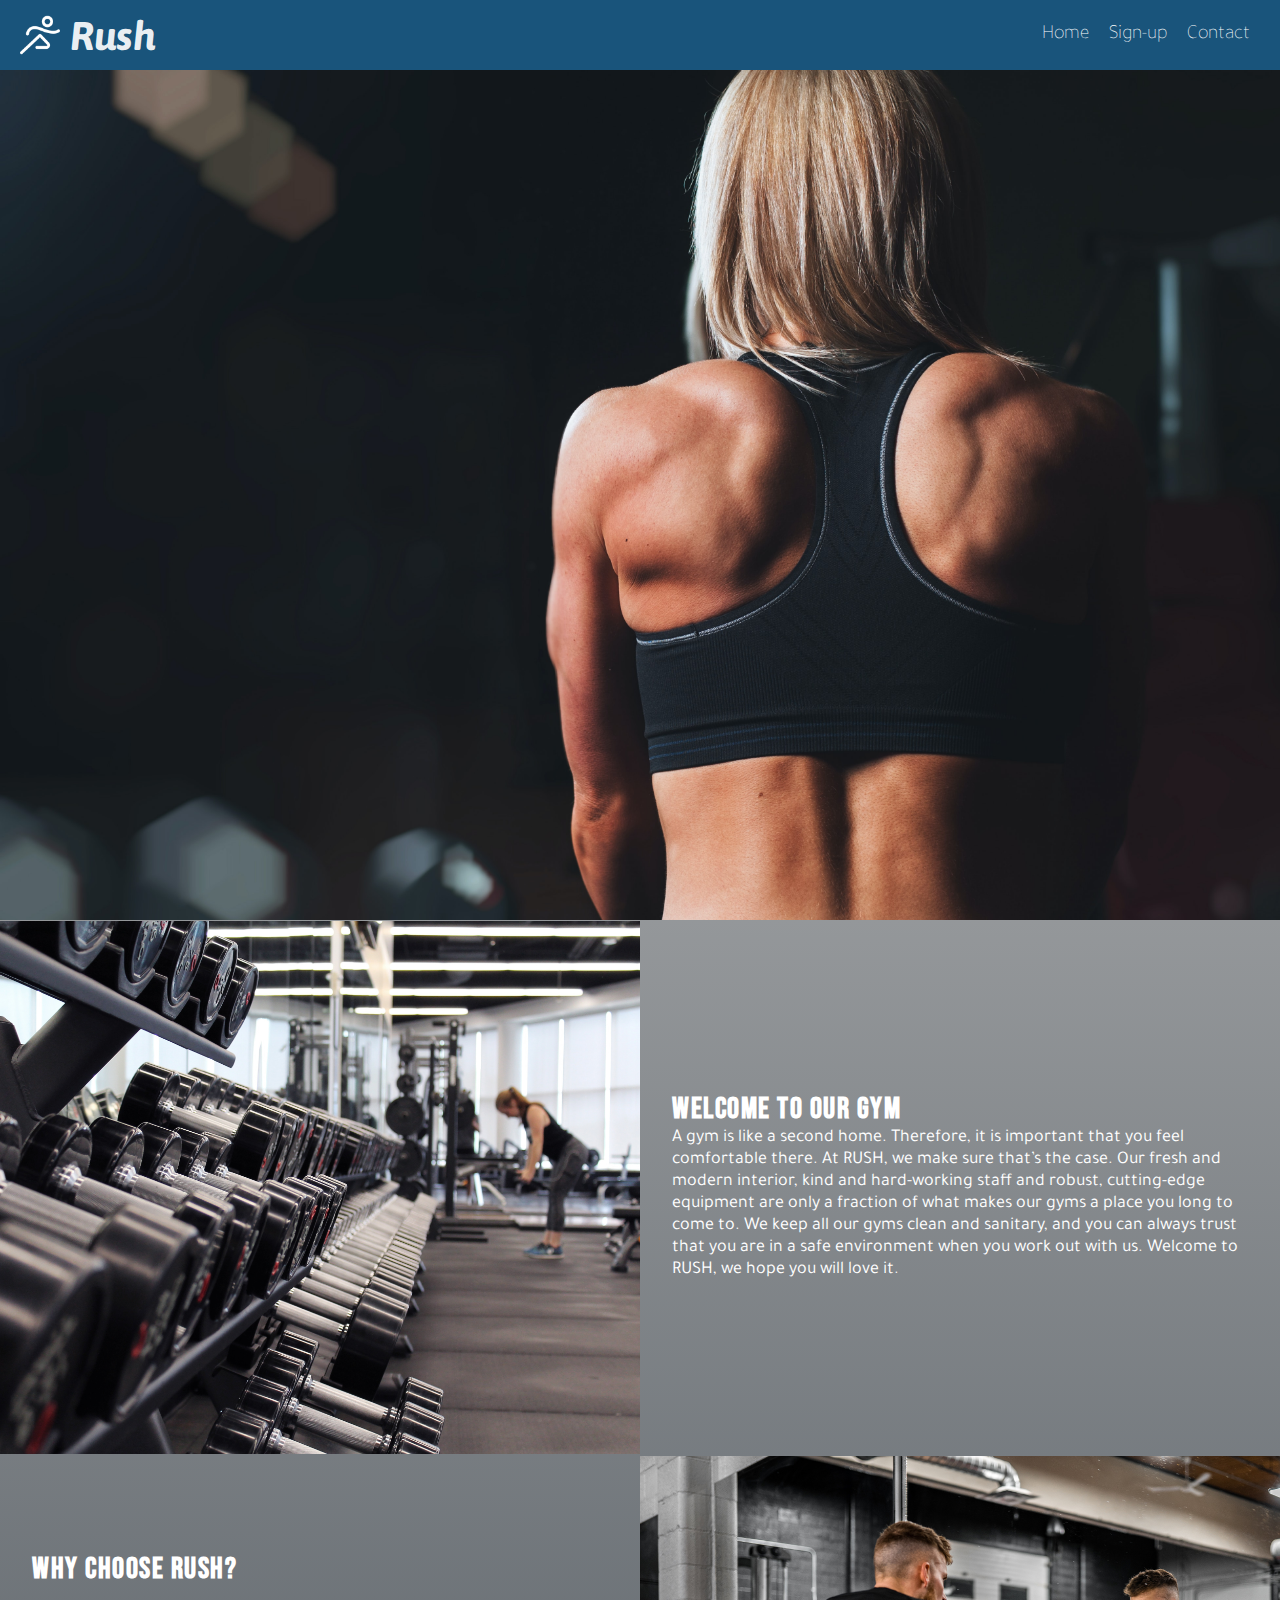
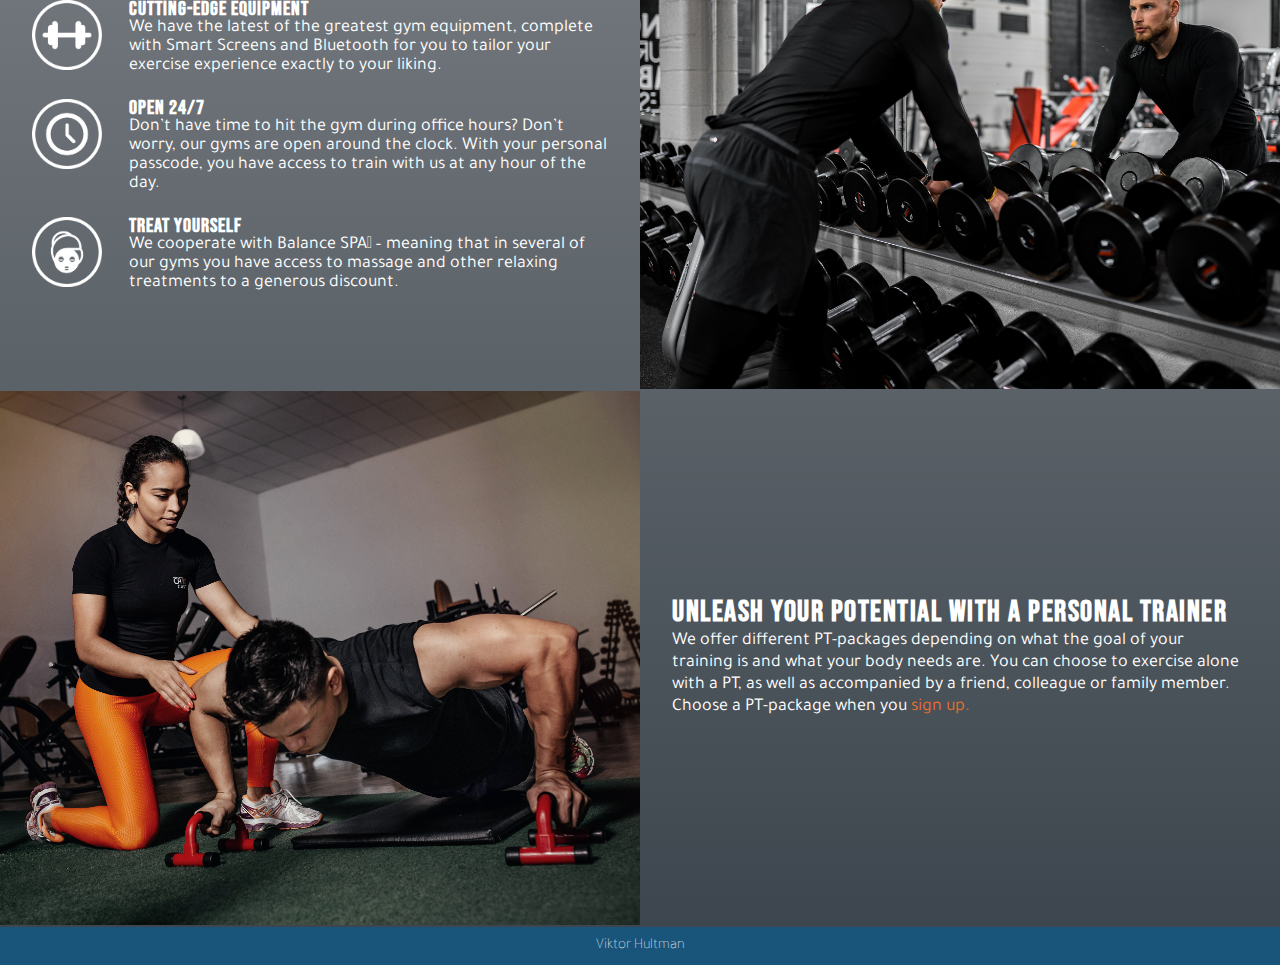
==== index.html @ 892a6b6a "Adding compleated home page with css" ====
<!DOCTYPE html>
<html lang="en">
<head>
    <title>Rush - A modern way of becoming fit</title>

    <meta name="viewport" content="width=device-width, initial-scale=1.0" />
    <meta name="description" content="Rush is a gym with a modern interior and cutting-edge equipment to make sure you get the best enviroment in your new second home"> 
    
    <link href="style.css" rel="stylesheet">
    <link href="https://fonts.googleapis.com/css2?family=Asap&family=Tajawal&family=Bebas+Neue&display=swap" rel="stylesheet">
</head>
<body>

    <nav class="nav-container">
        <ul class="nav-list">
            <header class="logo-container item0">
                <img class="logo" src="img/sport.png">
                <h1 class="company-name">Rush</h1>
            </header>
            <li class="nav-item"><a class="nav-link item1" href="">Home</a></li>
            <li class="nav-item item2"><a class="nav-link" href="sign-up.html">Sign-up</a></li>
            <li class="nav-item item3"><a class="nav-link" href="contact.html">Contact</a></li>
        </ul>
    </nav>
    <main>
        <header class="main-header-container">
            <img class="main-img" src="img/main-img.jpg">
        </header>
        <section class="main-container">
            <section class="section-container">
                <article class="img-container" id="article1">
                    <img class="section-img" src="img/01.jpg">
                </article>
                <article class="article-content" id="article2">
                    <h2 class="article-headline">Welcome to our gym</h2>
                    <p class="article-text">A gym is like a second home. Therefore, it is important that you feel comfortable there. At RUSH, we make sure that’s the case. Our fresh and modern interior, kind and hard-working staff and robust, cutting-edge equipment are only a fraction of what makes our gyms a place you long to come to. We keep all our gyms clean and sanitary, and you can always trust that you are in a safe environment when you work out with us. 
                        Welcome to RUSH, we hope you will love it.</p>
                </article>
                <article class="img-container" id="article3">
                    <img class="section-img" src="img/02.jpg">
                </article>
                <article class="article-content" id="article4">
                    <h2 class="article-headline">Why choose RUSH?</h2>
                        <div class="icon-text-container">
                            <img class="text-icon" src="img/equipment.png">
                            <div class="text">
                                <h3 class="article-sub-headline">Cutting-edge equipment</h3>
                                <p class="article-text">We have the latest of the greatest gym equipment, complete with Smart Screens and Bluetooth for you to tailor your exercise experience exactly to your liking.</p>
                            </div>
                        </div>
                        <div class="icon-text-container">
                            <img class="text-icon" src="img/clock.png">
                            <div class="text">
                                <h3 class="article-sub-headline">Open 24/7</h3>
                                <p class="article-text">Don’t have time to hit the gym during office hours? Don’t worry, our gyms are open around the clock. With your personal passcode, you have access to train with us at any hour of the day.</p>
                            </div>
                        </div>
                        <div class="icon-text-container">
                            <img class="text-icon" src="img/spa.png">
                            <div class="text">
                                <h3 class="article-sub-headline">Treat yourself</h3>
                                <p class="article-text">We cooperate with Balance SPA – meaning that in several of our gyms you have access to massage and other relaxing treatments to a generous discount.</p>
                            </div>
                        </div>
                </article>
                <article class="img-container" id="article5">
                    <img class="section-img" src="img/03.jpg">
                </article>
                <article class="article-content" id="article6">
                    <h2 class="article-headline">Unleash your potential with a personal trainer</h2>
                    <p class="article-text">We offer different PT-packages depending on what the goal of your training is and what your body needs are. You can choose to exercise alone with a PT, as well as accompanied by a friend, colleague or family member. Choose a PT-package when you <a class="text-link" href="sign-up.html">sign up.</a></p>
                </article>
            </section>

            
        </section>
    </main>

    <footer>Viktor Hultman</footer>
</body>
<script src="main.js"></script>
</html>
---- style.css ----
html, body {
    margin: 0px;
    padding: 0px;
    scroll-behavior: smooth;
    font-family: 'Tajawal', sans-serif;
    max-width: 100%;
    overflow-x: hidden;
  }

.nav-container {
    background-color: #19547b;
}

.logo-container {
    display: flex;
    margin-right: auto;
    margin-left: 20px;
    align-items: center;
}

.logo {
    width: 40px;
    height: 40px;
}

.company-name {
    font-size: 40px;
    font-family: 'Asap', sans-serif;
    font-style: italic;
    font-weight: 700;
    color:rgba(255, 255, 255, 0.932);
    /* text-shadow: 5px 10px 10px #383838; */
    margin: 0px;
    padding: 5px 15px 5px 10px;
}

.nav-list {
    margin: 0px 20px 0px 0px;
    padding: 0px;
    list-style-type: none;
    display: flex;
    justify-content: center;
    background-color: #19547b;
    height: 70px;
}

.nav-item {
    background-color: #19547b;
    font-size: 20px;
    font-weight: 200;
    padding: 0px 10px;
    display: flex;
    align-items: center; 
}

.nav-link {
    color: black;
    text-decoration: none;
    color: white;
}

.nav-item:hover {
    background-color: #1f628f;
}

.main-header-container {
    margin-bottom: -7px;
}

main {
    max-width: 100%;
    height: 100%;
    background-image: linear-gradient(#c2c2c2, #3d464e);
    margin: 0px;
}

.main-img {
    max-width: 100%;
    margin: 0px;
}

.main-container {
    display: flex;
    flex-wrap: wrap;
    padding: 0px;
    margin: 0px;
}

.section-container {
    display: flex;
    flex-wrap: wrap;
}

.img-container {
    flex-basis: 460px;
    flex-grow: 1;
    margin: 0px 0px -6px 0px;
}

.section-img {
    width: 100%;
    margin: 0px;
}

.article-content {
    flex-basis: 460px;
    flex-grow: 1;
    padding: 0px 0px 6px 0px;
    margin: 0px;
}

#article2 {
    display: flex;
    flex-direction: column;
    justify-content: center;
}

#article4 {
    display: flex;
    flex-direction: column;
    justify-content: center;
}

#article6 {
    display: flex;
    flex-direction: column;
    justify-content: center;
}

.article-headline {
    font-size: 30px;
    color: white;
    font-family: 'Bebas Neue', cursive;
    letter-spacing: 0.05em;
    margin: 0px;
    padding: 2% 5% 0% 5%;
}

.article-sub-headline {
    font-size: 20px;
    color: white;
    font-family: 'Bebas Neue', cursive;
    letter-spacing: 0.05em;
    margin: 0px;
    padding: 0% 5% 0% 5%;
}

.article-text {
    font-size: 18px;
    color: white;
    margin: 0px;
    padding: 0% 5% 2% 5%;
}

.icon-text-container {
    display: flex;
    padding: 2% 0% 0% 5%;
    line-height: 0.5cm;
}

.text-icon {
    width: 70px;
    height: 70px;
}

.text-link {
    color: #e86f2d;
    text-decoration: none;
}

.text-link:hover {
    color: #ff8c4e;
}

footer {
    color: white;
    background-color: #19547b;
    display: flex;
    justify-content: center;
    padding: 10px;
    font-size: 15px;
    font-weight: 100;
}

/* When the screen changes from "portrait-mode" to "landscape-mode" the order of
the second text and image of the home page changes*/
@media screen and (min-width: 950px) {

    article#article1 {
        order:1;
    }
    article#article2 {
        order:2;
    }
    article#article3 {
        order:4;
    }
    article#article4 {
        order:3;
    }
    article#article5 {
        order:5;
    }
    article#article6 {
        order:6;
    }
}
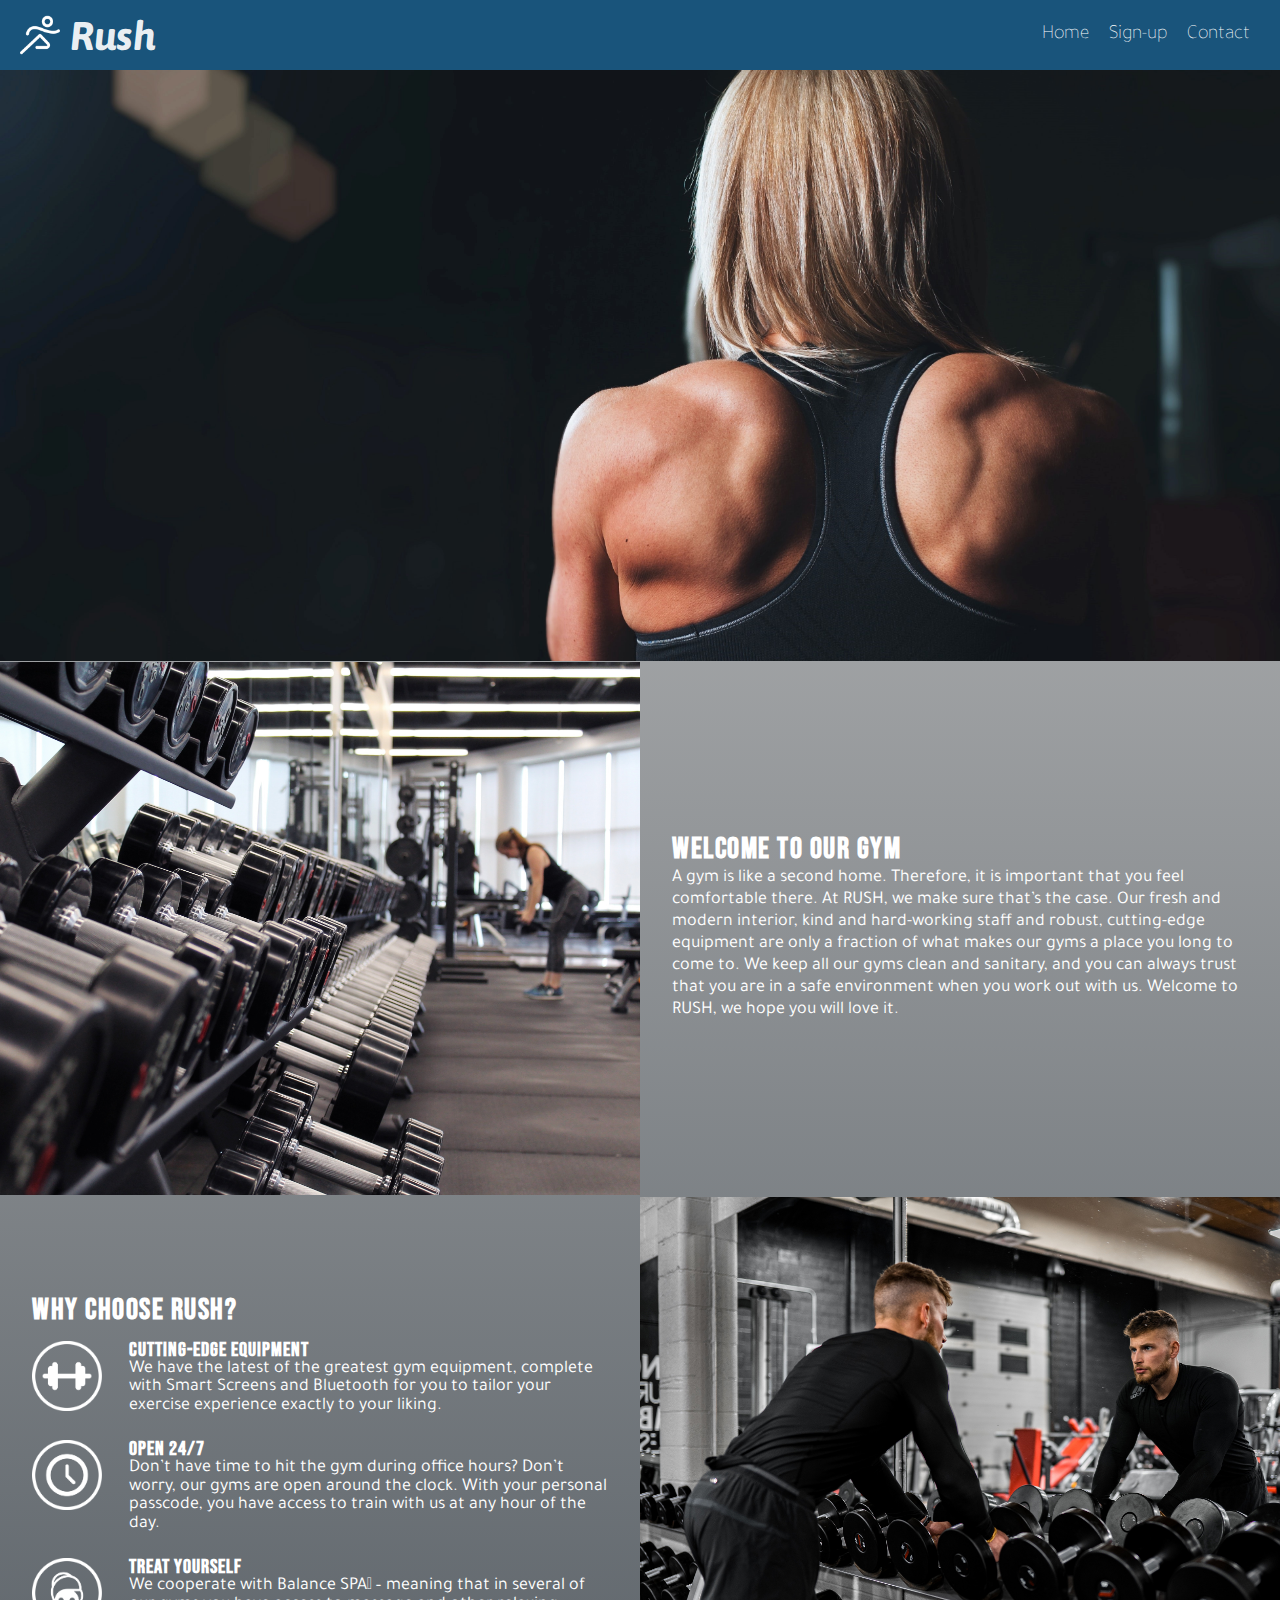
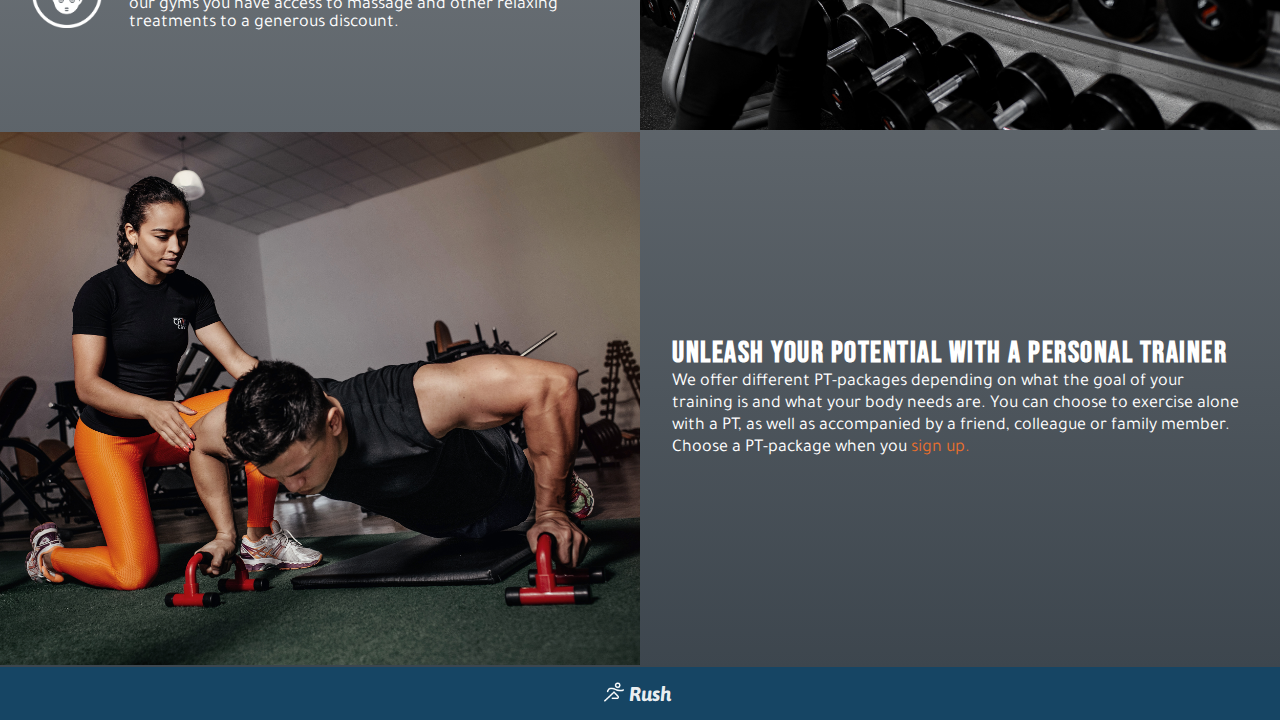
==== commit 1fc4d1d7: "finnished the structure of the form page and fixed css" ====
--- a/index.html
+++ b/index.html
@@ -14,7 +14,7 @@
     <nav class="nav-container">
         <ul class="nav-list">
             <header class="logo-container item0">
-                <img class="logo" src="img/sport.png">
+                <img class="logo" src="img/sport.png" alt="company logo">
                 <h1 class="company-name">Rush</h1>
             </header>
             <li class="nav-item"><a class="nav-link item1" href="">Home</a></li>
@@ -24,12 +24,12 @@
     </nav>
     <main>
         <header class="main-header-container">
-            <img class="main-img" src="img/main-img.jpg">
+            <img class="main-img" src="img/main-img.jpg" alt="">
         </header>
         <section class="main-container">
             <section class="section-container">
                 <article class="img-container" id="article1">
-                    <img class="section-img" src="img/01.jpg">
+                    <img class="section-img" src="img/01.jpg" alt="picture of weights and a woman using equipment">
                 </article>
                 <article class="article-content" id="article2">
                     <h2 class="article-headline">Welcome to our gym</h2>
@@ -37,26 +37,26 @@
                         Welcome to RUSH, we hope you will love it.</p>
                 </article>
                 <article class="img-container" id="article3">
-                    <img class="section-img" src="img/02.jpg">
+                    <img class="section-img" src="img/02.jpg" alt="a guy looking in a mirror while holding weights">
                 </article>
                 <article class="article-content" id="article4">
                     <h2 class="article-headline">Why choose RUSH?</h2>
                         <div class="icon-text-container">
-                            <img class="text-icon" src="img/equipment.png">
+                            <img class="text-icon" src="img/equipment.png" alt="equipment icon">
                             <div class="text">
                                 <h3 class="article-sub-headline">Cutting-edge equipment</h3>
                                 <p class="article-text">We have the latest of the greatest gym equipment, complete with Smart Screens and Bluetooth for you to tailor your exercise experience exactly to your liking.</p>
                             </div>
                         </div>
                         <div class="icon-text-container">
-                            <img class="text-icon" src="img/clock.png">
+                            <img class="text-icon" src="img/clock.png" alt="clock icon">
                             <div class="text">
                                 <h3 class="article-sub-headline">Open 24/7</h3>
                                 <p class="article-text">Don’t have time to hit the gym during office hours? Don’t worry, our gyms are open around the clock. With your personal passcode, you have access to train with us at any hour of the day.</p>
                             </div>
                         </div>
                         <div class="icon-text-container">
-                            <img class="text-icon" src="img/spa.png">
+                            <img class="text-icon" src="img/spa.png" alt="spa icon">
                             <div class="text">
                                 <h3 class="article-sub-headline">Treat yourself</h3>
                                 <p class="article-text">We cooperate with Balance SPA – meaning that in several of our gyms you have access to massage and other relaxing treatments to a generous discount.</p>
@@ -64,19 +64,21 @@
                         </div>
                 </article>
                 <article class="img-container" id="article5">
-                    <img class="section-img" src="img/03.jpg">
+                    <img class="section-img" src="img/03.jpg" alt="a personal trainer observing a client">
                 </article>
                 <article class="article-content" id="article6">
                     <h2 class="article-headline">Unleash your potential with a personal trainer</h2>
                     <p class="article-text">We offer different PT-packages depending on what the goal of your training is and what your body needs are. You can choose to exercise alone with a PT, as well as accompanied by a friend, colleague or family member. Choose a PT-package when you <a class="text-link" href="sign-up.html">sign up.</a></p>
                 </article>
             </section>
-
             
         </section>
     </main>
 
-    <footer>Viktor Hultman</footer>
+    <footer>
+        <img class="logo-footer" src="img/sport.png" alt="company logo">
+        <h1 class="company-name-footer">Rush</h1>
+    </footer>
 </body>
 <script src="main.js"></script>
 </html>--- a/style.css
+++ b/style.css
@@ -74,6 +74,8 @@
     margin: 0px;
 }
 
+/* Start of index.html */
+
 .main-img {
     max-width: 100%;
     margin: 0px;
@@ -172,9 +174,88 @@
     color: #ff8c4e;
 }
 
+/* End of index.html css */
+
+/* Start of sign-up.html */
+
+.main-sign-up-container {
+    display:flex;
+    flex-wrap: wrap;
+    align-items: center;
+}
+
+.img-section-sign-up {
+    display:flex;
+    flex-basis: 475px;
+    flex-grow: 1;
+}
+
+.sign-up-img {
+    max-width: 100%;
+    max-height: 100%;
+}
+
+.form-section {
+    display: flex;
+    justify-content: center;
+    align-items: center;
+    flex-basis: 475px;
+    flex-grow: 1;
+    height: 100%;
+    padding: 15px;
+}
+
+.sign-up-form {
+    display: flex;
+    flex-direction: column;
+    align-items: center;
+    height: 80%;
+    width: 80%;
+    background-color: lightgray;
+    border-radius: 15px;
+    padding-top: 10px;
+    padding-bottom: 10px;
+}
+
+label {
+    margin-top: 8px;
+    font-family: 'Bebas Neue', cursive;
+    letter-spacing: 0.05em;
+    font-size: 15;
+}
+
+input[type=text], select {
+    width: 50%;
+    padding: 5px 10px;
+    border: 1px solid black;
+    border-radius: 5px;
+    
+  }
+
+.button {
+    background-color: #19547b;
+    border: none;
+    color: white;
+    padding: 8px 20px;
+    border-radius: 5px;
+    text-align: center;
+    display: inline-block;
+    font-size: 16px;
+    margin-top: 10px;
+    margin-bottom: 10px;
+    transition-duration: 0.4s;
+    cursor: pointer;
+    border: 2px solid #3d464e;
+  }
+
+.button:hover {
+    background-color: #2786c5;
+    color:black;
+}
+
 footer {
     color: white;
-    background-color: #19547b;
+    background-color: #164564;
     display: flex;
     justify-content: center;
     padding: 10px;
@@ -182,9 +263,26 @@
     font-weight: 100;
 }
 
+.logo-footer {
+    width: 20px;
+    height: 20px;
+    padding-top: 5px;
+}
+
+.company-name-footer {
+    font-size: 20px;
+    font-family: 'Asap', sans-serif;
+    font-style: italic;
+    font-weight: 700;
+    color:rgba(255, 255, 255, 0.932);
+    /* text-shadow: 5px 10px 10px #383838; */
+    margin: 0px;
+    padding: 5px;;
+}
+
 /* When the screen changes from "portrait-mode" to "landscape-mode" the order of
 the second text and image of the home page changes*/
-@media screen and (min-width: 950px) {
+@media screen and (min-width: 935px) {
 
     article#article1 {
         order:1;
@@ -204,4 +302,13 @@
     article#article6 {
         order:6;
     }
+}
+
+@media screen and (max-width: 985px) {
+    article#article7 {
+        order:8;
+    }
+    article#article8 {
+        order:7;
+    }
 }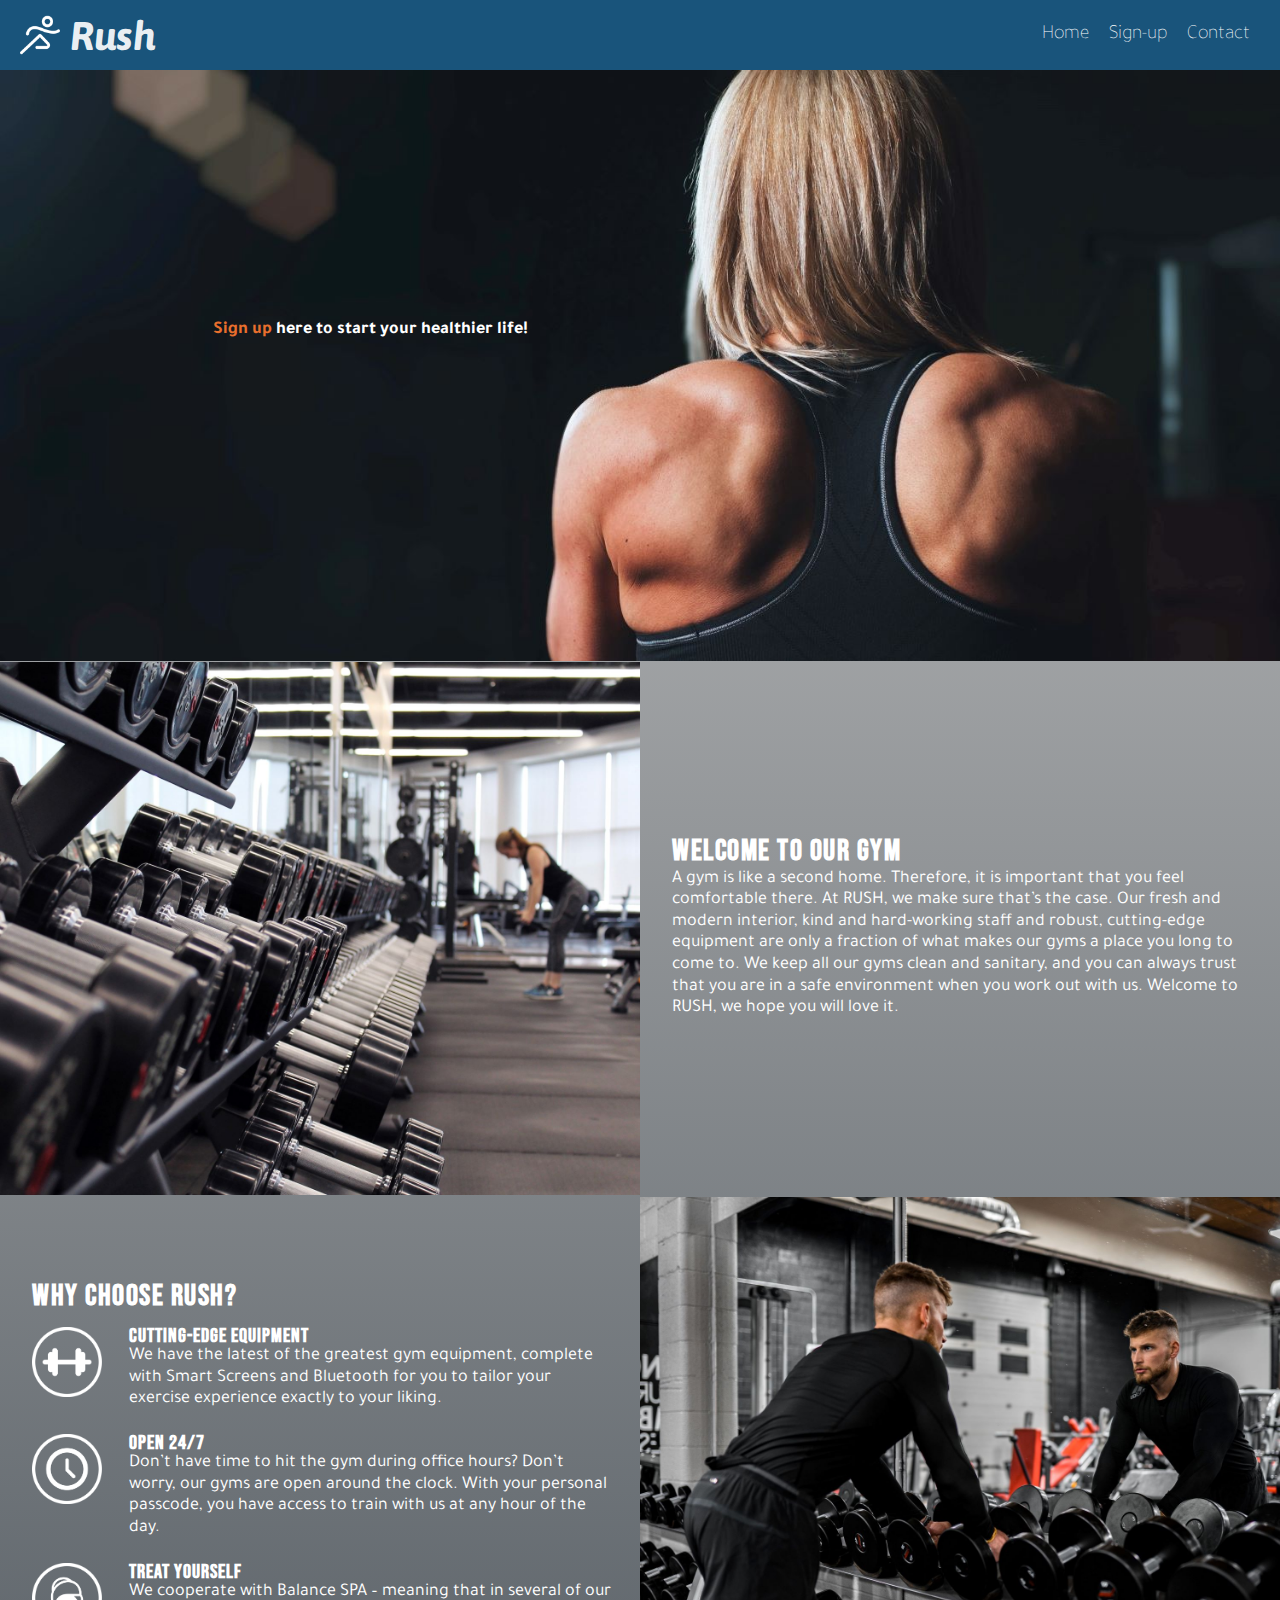
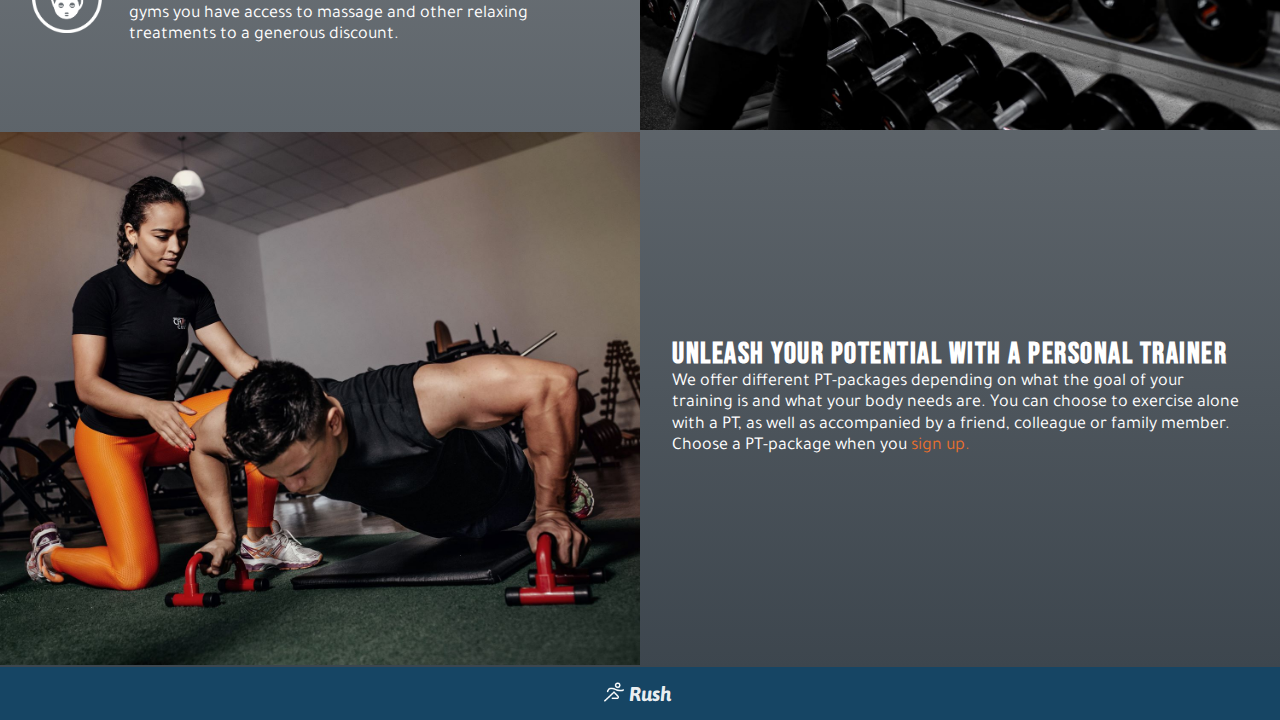
==== commit 8370b06f: "Adjusted img sizes, fixed some performance issues with lighthouse and html/css validator, also added" ====
--- a/index.html
+++ b/index.html
@@ -13,10 +13,10 @@
 
     <nav class="nav-container">
         <ul class="nav-list">
-            <header class="logo-container item0">
+            <li class="logo-container item0">
                 <img class="logo" src="img/sport.png" alt="company logo">
                 <h1 class="company-name">Rush</h1>
-            </header>
+            </li>
             <li class="nav-item"><a class="nav-link item1" href="">Home</a></li>
             <li class="nav-item item2"><a class="nav-link" href="sign-up.html">Sign-up</a></li>
             <li class="nav-item item3"><a class="nav-link" href="contact.html">Contact</a></li>
@@ -24,21 +24,21 @@
     </nav>
     <main>
         <header class="main-header-container">
-            <img class="main-img" src="img/main-img.jpg" alt="">
+            <img class="main-img" src="img/img-main.jpg" alt="">
+            <h2 class="main-img-text"> <a class="text-link" href="sign-up.html">Sign up</a> here to start your healthier life!</h2>
         </header>
         <section class="main-container">
-            <section class="section-container">
-                <article class="img-container" id="article1">
-                    <img class="section-img" src="img/01.jpg" alt="picture of weights and a woman using equipment">
-                </article>
+                <div class="img-container" id="article1">
+                    <img class="section-img" src="img/weights-in-a-row.jpg" alt="picture of weights and a woman using equipment">
+                </div>
                 <article class="article-content" id="article2">
                     <h2 class="article-headline">Welcome to our gym</h2>
                     <p class="article-text">A gym is like a second home. Therefore, it is important that you feel comfortable there. At RUSH, we make sure that’s the case. Our fresh and modern interior, kind and hard-working staff and robust, cutting-edge equipment are only a fraction of what makes our gyms a place you long to come to. We keep all our gyms clean and sanitary, and you can always trust that you are in a safe environment when you work out with us. 
                         Welcome to RUSH, we hope you will love it.</p>
                 </article>
-                <article class="img-container" id="article3">
-                    <img class="section-img" src="img/02.jpg" alt="a guy looking in a mirror while holding weights">
-                </article>
+                <div class="img-container" id="article3">
+                    <img class="section-img" src="img/looking-in-mirror.jpg" alt="a guy looking in a mirror while holding weights">
+                </div>
                 <article class="article-content" id="article4">
                     <h2 class="article-headline">Why choose RUSH?</h2>
                         <div class="icon-text-container">
@@ -59,26 +59,25 @@
                             <img class="text-icon" src="img/spa.png" alt="spa icon">
                             <div class="text">
                                 <h3 class="article-sub-headline">Treat yourself</h3>
-                                <p class="article-text">We cooperate with Balance SPA – meaning that in several of our gyms you have access to massage and other relaxing treatments to a generous discount.</p>
+                                <p class="article-text">We cooperate with Balance SPA – meaning that in several of our gyms you have access to massage and other relaxing treatments to a generous discount.</p>
                             </div>
                         </div>
                 </article>
-                <article class="img-container" id="article5">
-                    <img class="section-img" src="img/03.jpg" alt="a personal trainer observing a client">
-                </article>
+                <div class="img-container" id="article5">
+                    <img class="section-img" src="img/personalTrainer.jpg" alt="a personal trainer observing a client">
+                </div>
                 <article class="article-content" id="article6">
                     <h2 class="article-headline">Unleash your potential with a personal trainer</h2>
                     <p class="article-text">We offer different PT-packages depending on what the goal of your training is and what your body needs are. You can choose to exercise alone with a PT, as well as accompanied by a friend, colleague or family member. Choose a PT-package when you <a class="text-link" href="sign-up.html">sign up.</a></p>
                 </article>
-            </section>
             
         </section>
     </main>
 
     <footer>
         <img class="logo-footer" src="img/sport.png" alt="company logo">
-        <h1 class="company-name-footer">Rush</h1>
+        <h3 class="company-name-footer">Rush</h3>
     </footer>
+<script src="main.js"></script>
 </body>
-<script src="main.js"></script>
 </html>--- a/style.css
+++ b/style.css
@@ -1,3 +1,9 @@
+/* Custom properties */
+:root {
+    --main-blue-color: #19547b;
+}
+
+
 html, body {
     margin: 0px;
     padding: 0px;
@@ -7,10 +13,6 @@
     overflow-x: hidden;
   }
 
-.nav-container {
-    background-color: #19547b;
-}
-
 .logo-container {
     display: flex;
     margin-right: auto;
@@ -29,28 +31,28 @@
     font-style: italic;
     font-weight: 700;
     color:rgba(255, 255, 255, 0.932);
-    /* text-shadow: 5px 10px 10px #383838; */
-    margin: 0px;
-    padding: 5px 15px 5px 10px;
+    margin: 0px;
+    padding: 5px 5px 5px 10px;
 }
 
 .nav-list {
-    margin: 0px 20px 0px 0px;
-    padding: 0px;
+    margin: 0px;
+    padding: 0px 20px 0px 0px;
     list-style-type: none;
     display: flex;
     justify-content: center;
-    background-color: #19547b;
+    background-color: var(--main-blue-color);
     height: 70px;
 }
 
 .nav-item {
-    background-color: #19547b;
+    background-color: var(--main-blue-color);
     font-size: 20px;
     font-weight: 200;
     padding: 0px 10px;
     display: flex;
     align-items: center; 
+    transition-duration: 0.2s;
 }
 
 .nav-link {
@@ -65,12 +67,25 @@
 
 .main-header-container {
     margin-bottom: -7px;
+    position: relative;
+    text-align: center;
+    color: white;
+}
+
+.main-img-text {
+    position: absolute;
+    font-size: 18px;
+    width: 30%;
+    top: 30%;
+    left: 15%;
+    padding-left: 20px;
+    transform: translate(-30%, -15%);
 }
 
 main {
     max-width: 100%;
     height: 100%;
-    background-image: linear-gradient(#c2c2c2, #3d464e);
+    background: linear-gradient(#c2c2c2, #3d464e);
     margin: 0px;
 }
 
@@ -86,11 +101,6 @@
     flex-wrap: wrap;
     padding: 0px;
     margin: 0px;
-}
-
-.section-container {
-    display: flex;
-    flex-wrap: wrap;
 }
 
 .img-container {
@@ -152,6 +162,7 @@
     color: white;
     margin: 0px;
     padding: 0% 5% 2% 5%;
+    line-height: 1.2;
 }
 
 .icon-text-container {
@@ -172,6 +183,32 @@
 
 .text-link:hover {
     color: #ff8c4e;
+}
+
+footer {
+    color: white;
+    background-color: #164564;
+    display: flex;
+    justify-content: center;
+    padding: 10px;
+    font-size: 15px;
+    font-weight: 100;
+}
+
+.logo-footer {
+    width: 20px;
+    height: 20px;
+    padding-top: 5px;
+}
+
+.company-name-footer {
+    font-size: 20px;
+    font-family: 'Asap', sans-serif;
+    font-style: italic;
+    font-weight: 700;
+    color:rgba(255, 255, 255, 0.932);
+    margin: 0px;
+    padding: 5px;;
 }
 
 /* End of index.html css */
@@ -221,7 +258,7 @@
     margin-top: 8px;
     font-family: 'Bebas Neue', cursive;
     letter-spacing: 0.05em;
-    font-size: 15;
+    font-size: 19px;
 }
 
 input[type=text], select {
@@ -229,11 +266,20 @@
     padding: 5px 10px;
     border: 1px solid black;
     border-radius: 5px;
-    
   }
 
+.error {
+    font-family: 'Bebas Neue', cursive;
+    width: 60%;
+    color: white;
+    background-color: red;
+    border-radius: 2px;
+    margin-top: 8px;
+    text-align: center;
+}
+
 .button {
-    background-color: #19547b;
+    background: linear-gradient(var(--main-blue-color), #0c2a3d);
     border: none;
     color: white;
     padding: 8px 20px;
@@ -249,54 +295,40 @@
   }
 
 .button:hover {
-    background-color: #2786c5;
+    background: linear-gradient(#5498c5, #355e79);
     color:black;
 }
 
-footer {
-    color: white;
-    background-color: #164564;
-    display: flex;
-    justify-content: center;
-    padding: 10px;
-    font-size: 15px;
-    font-weight: 100;
-}
-
-.logo-footer {
-    width: 20px;
-    height: 20px;
-    padding-top: 5px;
-}
-
-.company-name-footer {
-    font-size: 20px;
-    font-family: 'Asap', sans-serif;
-    font-style: italic;
-    font-weight: 700;
-    color:rgba(255, 255, 255, 0.932);
-    /* text-shadow: 5px 10px 10px #383838; */
-    margin: 0px;
-    padding: 5px;;
-}
-
-/* When the screen changes from "portrait-mode" to "landscape-mode" the order of
-the second text and image of the home page changes*/
+/* The media queries below where made from examples I found from this stack overflow Q&A. */
+
+/* When the screen changes from "portrait-mode" to "landscape-mode" some of the order of
+the text and images of the website changes*/
+
+ 
 @media screen and (min-width: 935px) {
 
-    article#article1 {
+    .main-img-text {
+        position: absolute;
+        width: 30%;
+        top: 40%;
+        left: 25%;
+        padding-left: 20px;
+        transform: translate(-40%, -25%);
+    }
+
+    div#article1 {
         order:1;
     }
     article#article2 {
         order:2;
     }
-    article#article3 {
+    div#article3 {
         order:4;
     }
     article#article4 {
         order:3;
     }
-    article#article5 {
+    div#article5 {
         order:5;
     }
     article#article6 {
@@ -305,10 +337,10 @@
 }
 
 @media screen and (max-width: 985px) {
-    article#article7 {
+    div#article7 {
         order:8;
     }
-    article#article8 {
+    div#article8 {
         order:7;
     }
 }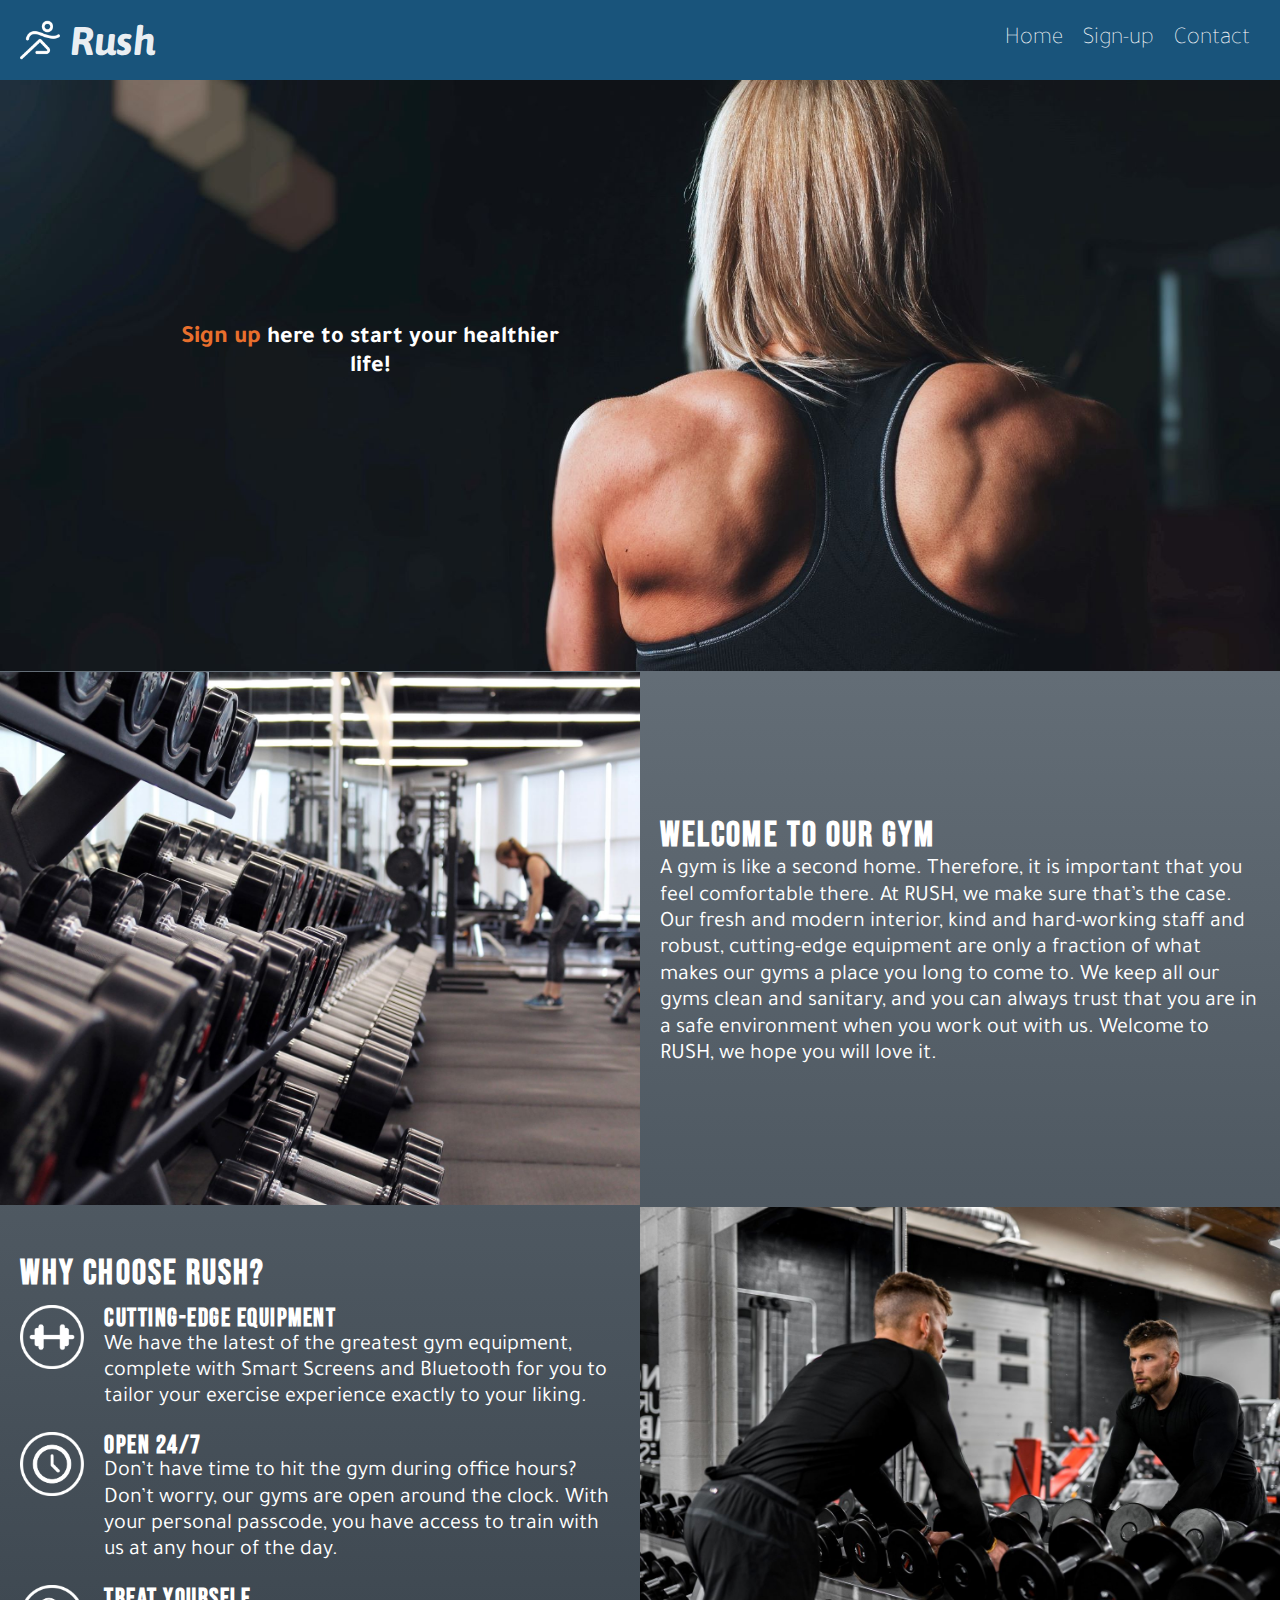
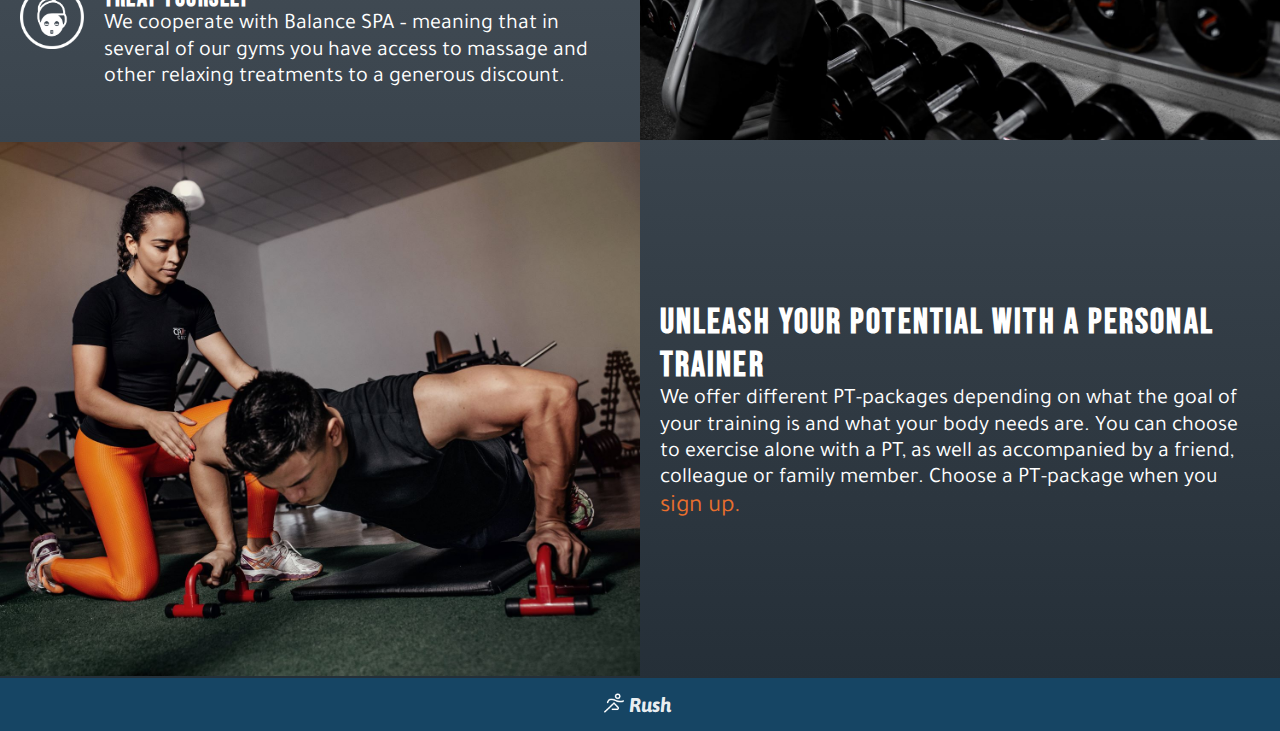
==== commit 85b5ae28: "Fixed zoom issue (was working on 125% zoom instead of defult), created contact page and added info" ====
--- a/index.html
+++ b/index.html
@@ -17,14 +17,14 @@
                 <img class="logo" src="img/sport.png" alt="company logo">
                 <h1 class="company-name">Rush</h1>
             </li>
-            <li class="nav-item"><a class="nav-link item1" href="">Home</a></li>
+            <li class="nav-item item1"><a class="nav-link" href="">Home</a></li>
             <li class="nav-item item2"><a class="nav-link" href="sign-up.html">Sign-up</a></li>
             <li class="nav-item item3"><a class="nav-link" href="contact.html">Contact</a></li>
         </ul>
     </nav>
     <main>
         <header class="main-header-container">
-            <img class="main-img" src="img/img-main.jpg" alt="">
+            <img class="main-img" src="img/new-main-img.jpg" alt="">
             <h2 class="main-img-text"> <a class="text-link" href="sign-up.html">Sign up</a> here to start your healthier life!</h2>
         </header>
         <section class="main-container">
@@ -43,23 +43,23 @@
                     <h2 class="article-headline">Why choose RUSH?</h2>
                         <div class="icon-text-container">
                             <img class="text-icon" src="img/equipment.png" alt="equipment icon">
-                            <div class="text">
+                            <div>
                                 <h3 class="article-sub-headline">Cutting-edge equipment</h3>
-                                <p class="article-text">We have the latest of the greatest gym equipment, complete with Smart Screens and Bluetooth for you to tailor your exercise experience exactly to your liking.</p>
+                                <p class="article-text-list">We have the latest of the greatest gym equipment, complete with Smart Screens and Bluetooth for you to tailor your exercise experience exactly to your liking.</p>
                             </div>
                         </div>
                         <div class="icon-text-container">
                             <img class="text-icon" src="img/clock.png" alt="clock icon">
-                            <div class="text">
+                            <div>
                                 <h3 class="article-sub-headline">Open 24/7</h3>
-                                <p class="article-text">Don’t have time to hit the gym during office hours? Don’t worry, our gyms are open around the clock. With your personal passcode, you have access to train with us at any hour of the day.</p>
+                                <p class="article-text-list">Don’t have time to hit the gym during office hours? Don’t worry, our gyms are open around the clock. With your personal passcode, you have access to train with us at any hour of the day.</p>
                             </div>
                         </div>
                         <div class="icon-text-container">
                             <img class="text-icon" src="img/spa.png" alt="spa icon">
-                            <div class="text">
+                            <div>
                                 <h3 class="article-sub-headline">Treat yourself</h3>
-                                <p class="article-text">We cooperate with Balance SPA – meaning that in several of our gyms you have access to massage and other relaxing treatments to a generous discount.</p>
+                                <p class="article-text-list">We cooperate with Balance SPA – meaning that in several of our gyms you have access to massage and other relaxing treatments to a generous discount.</p>
                             </div>
                         </div>
                 </article>
@@ -80,4 +80,5 @@
     </footer>
 <script src="main.js"></script>
 </body>
+
 </html>--- a/style.css
+++ b/style.css
@@ -35,6 +35,13 @@
     padding: 5px 5px 5px 10px;
 }
 
+.nav-container {
+    width: 100%;
+    position: fixed;
+    top: 0;
+    z-index: 3;
+}
+
 .nav-list {
     margin: 0px;
     padding: 0px 20px 0px 0px;
@@ -42,17 +49,16 @@
     display: flex;
     justify-content: center;
     background-color: var(--main-blue-color);
-    height: 70px;
+    height: 80px;
 }
 
 .nav-item {
     background-color: var(--main-blue-color);
-    font-size: 20px;
+    font-size: 24px;
     font-weight: 200;
     padding: 0px 10px;
     display: flex;
     align-items: center; 
-    transition-duration: 0.2s;
 }
 
 .nav-link {
@@ -66,15 +72,32 @@
 }
 
 .main-header-container {
-    margin-bottom: -7px;
     position: relative;
     text-align: center;
     color: white;
+    z-index: 1;
+    width: 100%;
+    margin: 0px 0px -7px 0px;
+}
+
+main {
+    max-width: 100%;
+    height: 100%;
+    background: linear-gradient(#7a848d, #252f38);
+    margin: 80px 0px 0px 0px;
+}
+
+/* Start of index.html */
+
+.main-img {
+    max-width: 100%;
+    margin: 0px;
 }
 
 .main-img-text {
     position: absolute;
-    font-size: 18px;
+    z-index: 2;
+    font-size: 24px;
     width: 30%;
     top: 30%;
     left: 15%;
@@ -82,20 +105,6 @@
     transform: translate(-30%, -15%);
 }
 
-main {
-    max-width: 100%;
-    height: 100%;
-    background: linear-gradient(#c2c2c2, #3d464e);
-    margin: 0px;
-}
-
-/* Start of index.html */
-
-.main-img {
-    max-width: 100%;
-    margin: 0px;
-}
-
 .main-container {
     display: flex;
     flex-wrap: wrap;
@@ -104,7 +113,7 @@
 }
 
 .img-container {
-    flex-basis: 460px;
+    flex-basis: 600px;
     flex-grow: 1;
     margin: 0px 0px -6px 0px;
 }
@@ -115,7 +124,7 @@
 }
 
 .article-content {
-    flex-basis: 460px;
+    flex-basis: 600px;
     flex-grow: 1;
     padding: 0px 0px 6px 0px;
     margin: 0px;
@@ -139,44 +148,64 @@
     justify-content: center;
 }
 
+.headline {
+    text-align: center;
+    font-size: 35px;
+    color: white;
+    font-family: 'Bebas Neue', cursive;
+    letter-spacing: 0.06em;
+    margin: 0px;
+    padding: 30px 10px;
+}
+
 .article-headline {
-    font-size: 30px;
+    font-size: 35px;
     color: white;
     font-family: 'Bebas Neue', cursive;
-    letter-spacing: 0.05em;
-    margin: 0px;
-    padding: 2% 5% 0% 5%;
+    letter-spacing: 0.06em;
+    margin: 0px;
+    padding: 10px 20px 0px 20px;
 }
 
 .article-sub-headline {
-    font-size: 20px;
+    font-size: 25px;
     color: white;
     font-family: 'Bebas Neue', cursive;
-    letter-spacing: 0.05em;
-    margin: 0px;
-    padding: 0% 5% 0% 5%;
+    letter-spacing: 0.06em;
+    line-height: 110%;
+    margin: 0px;
+    padding: 0px 0px 0px 20px;
+}
+
+.article-text-list {
+    font-size: 22px;
+    color: white;
+    margin: 0px;
+    padding: 0px 0px 0px 20px;
+    line-height: 1.2;
 }
 
 .article-text {
-    font-size: 18px;
-    color: white;
-    margin: 0px;
-    padding: 0% 5% 2% 5%;
+    font-size: 22px;
+    color: white;
+    margin: 0px;
+    padding: 0px 20px 0px 20px;
     line-height: 1.2;
 }
 
 .icon-text-container {
     display: flex;
-    padding: 2% 0% 0% 5%;
+    padding: 10px 20px 10px 20px;
     line-height: 0.5cm;
 }
 
 .text-icon {
-    width: 70px;
-    height: 70px;
+    width: 64px;
+    height: 64px;
 }
 
 .text-link {
+    font-size: 25px;
     color: #e86f2d;
     text-decoration: none;
 }
@@ -223,7 +252,7 @@
 
 .img-section-sign-up {
     display:flex;
-    flex-basis: 475px;
+    flex-basis: 600px;
     flex-grow: 1;
 }
 
@@ -236,10 +265,10 @@
     display: flex;
     justify-content: center;
     align-items: center;
-    flex-basis: 475px;
+    flex-basis: 600px;
     flex-grow: 1;
     height: 100%;
-    padding: 15px;
+    padding: 15px 40px;
 }
 
 .sign-up-form {
@@ -258,24 +287,29 @@
     margin-top: 8px;
     font-family: 'Bebas Neue', cursive;
     letter-spacing: 0.05em;
-    font-size: 19px;
-}
-
-input[type=text], select {
+    font-size: 22px;
+}
+
+input ,select{
     width: 50%;
-    padding: 5px 10px;
+    padding: 10px 10px;
     border: 1px solid black;
     border-radius: 5px;
   }
 
+input, select:invalid {
+    background-color: lightpink;
+}
+
 .error {
     font-family: 'Bebas Neue', cursive;
-    width: 60%;
     color: white;
     background-color: red;
-    border-radius: 2px;
+    border-radius: 3px;
     margin-top: 8px;
+    padding: 0px 10px;
     text-align: center;
+    font-size: 20px;
 }
 
 .button {
@@ -283,15 +317,16 @@
     border: none;
     color: white;
     padding: 8px 20px;
-    border-radius: 5px;
+    border-radius: 10px;
     text-align: center;
-    display: inline-block;
     font-size: 16px;
     margin-top: 10px;
     margin-bottom: 10px;
     transition-duration: 0.4s;
     cursor: pointer;
-    border: 2px solid #3d464e;
+    border: 2px solid #000000;
+    height: 50px;
+    width: 130px;
   }
 
 .button:hover {
@@ -299,13 +334,80 @@
     color:black;
 }
 
-/* The media queries below where made from examples I found from this stack overflow Q&A. */
+/* End of sign-up.html */
+
+/* Start of registered.html */
+
+#thank-you-main {
+    height: 79.8vh;
+    background: linear-gradient(#c2c2c2, #3d464e);
+    width: 100%;
+    display: flex;
+    justify-content: center;
+    align-items: center;
+}
+
+#thank-you-message {
+    text-align: center;
+    width: 50%;
+    height: 300px;
+    background-color: lightgray;
+    border-radius: 15px;
+}
+
+#message-text {
+    margin: 0px;
+    position: absolute;
+    font-size: 24px;
+    width: 40%;
+    top: 50%;
+    left: 50%;
+    transform: translate(-50%, -50%);
+}
+
+/* End of registered.html */
+
+/* Start of contact.html */
+
+.text {
+    display: flex;
+    align-items: center;
+}
+
+#contact-article{
+    flex-basis: 400px;
+    flex-grow: 1;
+    padding: 20px 0px 6px 0px;
+    margin: 0px;
+}
+
+#contact-img-container {
+    display: flex;
+    flex-direction: column;
+    align-items: center;
+    flex-basis: 400px;
+    flex-grow: 1;
+    padding: 5px 5px 0px 5px;
+    margin: 20px;
+    background-color: lightgray;
+    border-radius: 10%;
+}
+
+#contact-img {
+    width: 100%;
+    border-radius: 10%;
+}
+
+/* Start of contact.html */
+
+
+/* The media queries below where made using examples I found from this stack overflow Q&A: https://stackoverflow.com/questions/55556829/how-to-reorder-the-flex-items-when-resizing-the-screen */
 
 /* When the screen changes from "portrait-mode" to "landscape-mode" some of the order of
 the text and images of the website changes*/
 
  
-@media screen and (min-width: 935px) {
+@media screen and (min-width: 1200px) {
 
     .main-img-text {
         position: absolute;
@@ -336,11 +438,82 @@
     }
 }
 
-@media screen and (max-width: 985px) {
+@media screen and (max-width: 1280px) {
     div#article7 {
         order:8;
     }
     div#article8 {
         order:7;
     }
+}
+
+@media screen and (max-width: 430px) {
+    .logo-container {
+        display: flex;
+        margin-right: auto;
+        margin-left: 10px;
+        align-items: center;
+    }
+    
+    .logo {
+        width: 30px;
+        height: 30px;
+    }
+    
+    .company-name {
+        font-size: 30px;
+        font-family: 'Asap', sans-serif;
+        font-style: italic;
+        font-weight: 700;
+        color:rgba(255, 255, 255, 0.932);
+        margin: 0px;
+        padding: 5px 5px 5px 10px;
+    }
+    
+    .nav-list {
+        margin: 0px;
+        padding: 0px 10px 0px 0px;
+        list-style-type: none;
+        display: flex;
+        flex-wrap: wrap;
+        justify-content: flex-start;
+        background-color: var(--main-blue-color);
+        height: 80px;
+    }
+    
+    .nav-item {
+        background-color: var(--main-blue-color);
+        font-size: 20px;
+        font-weight: 200;
+        padding: 0px 10px;
+        display: flex;
+        align-items: center; 
+    }
+
+    .main-img-text {
+        position: absolute;
+        z-index: 2;
+        font-size: 18px;
+        width: 30%;
+        top: 15%;
+        left: 5%;
+        transform: translate(-15%, -5%);
+    }
+
+    input ,select{
+        width: 70%;
+        padding: 10px 10px;
+        border: 1px solid black;
+        border-radius: 5px;
+      }
+}
+
+@media screen and (max-width: 335px) {
+    .main-img-text {
+        display: none;
+    }
+
+    .main-img {
+        display: none;
+    }
 }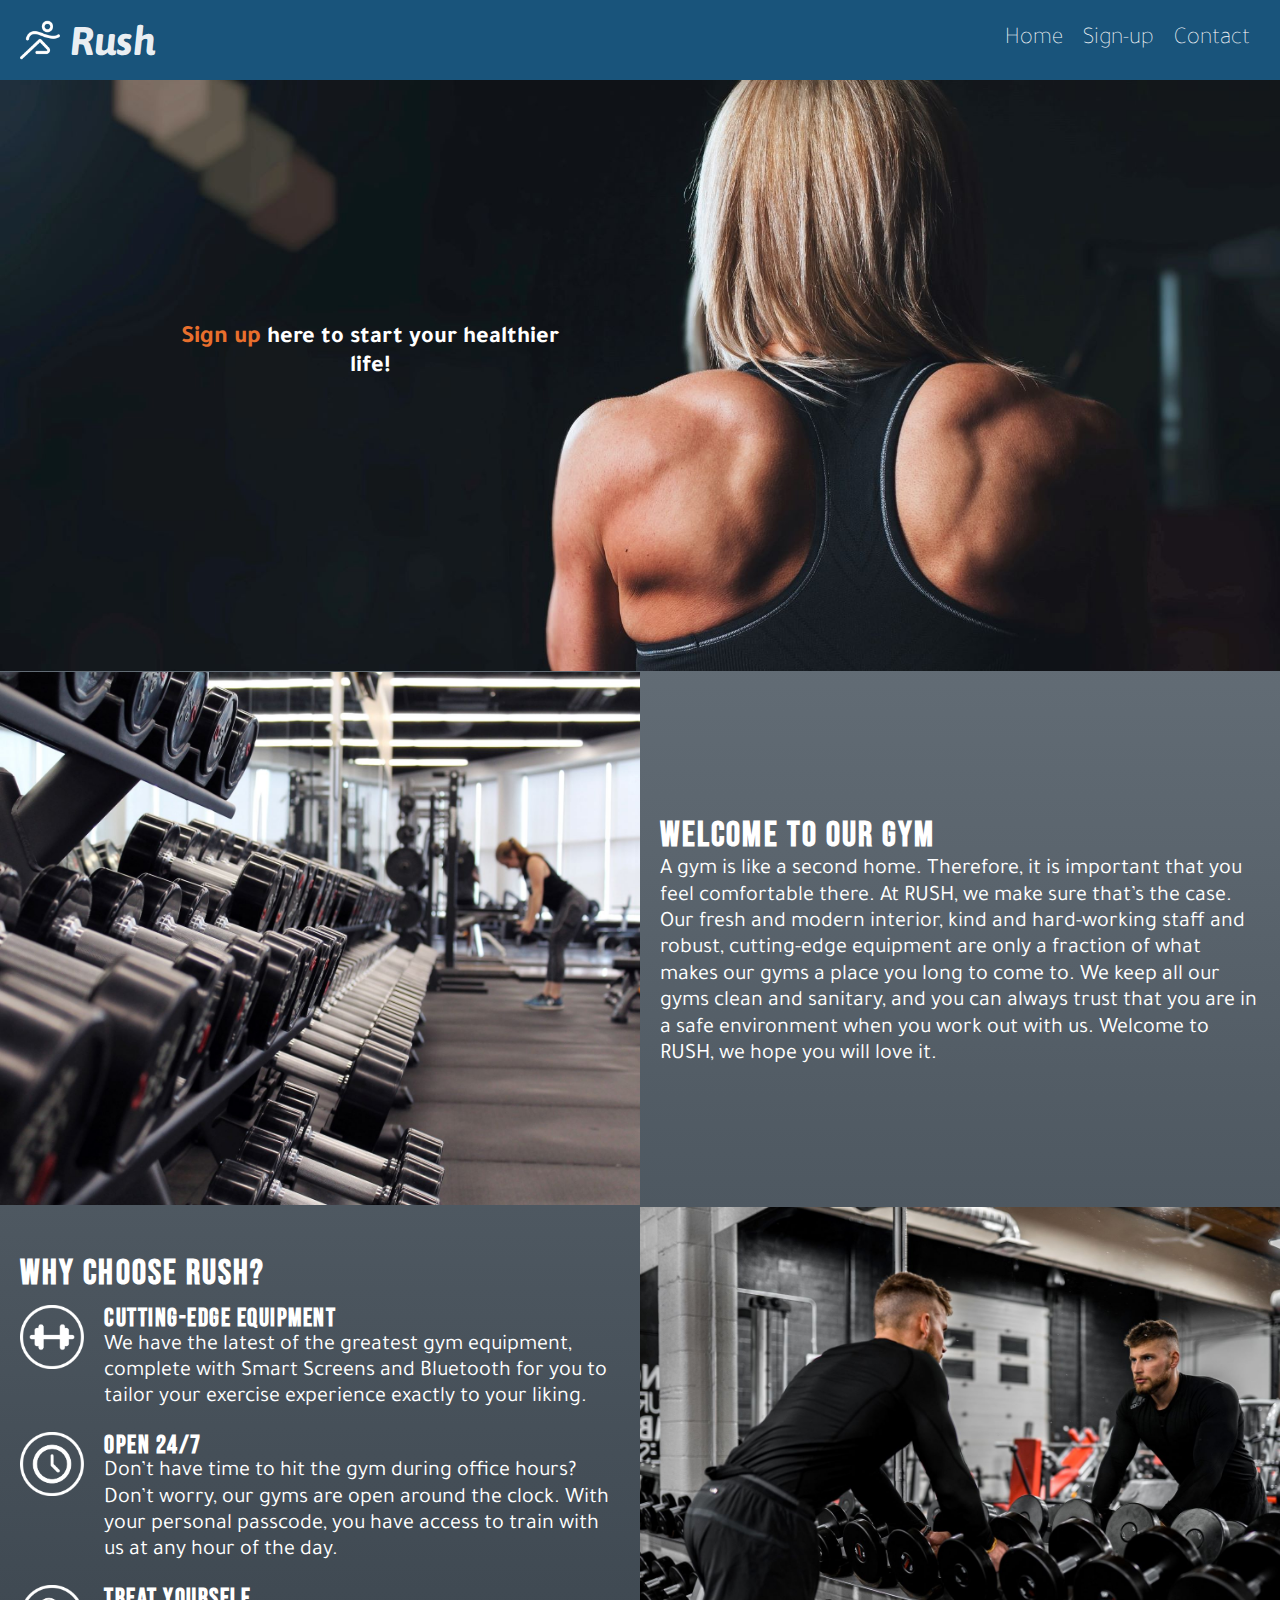
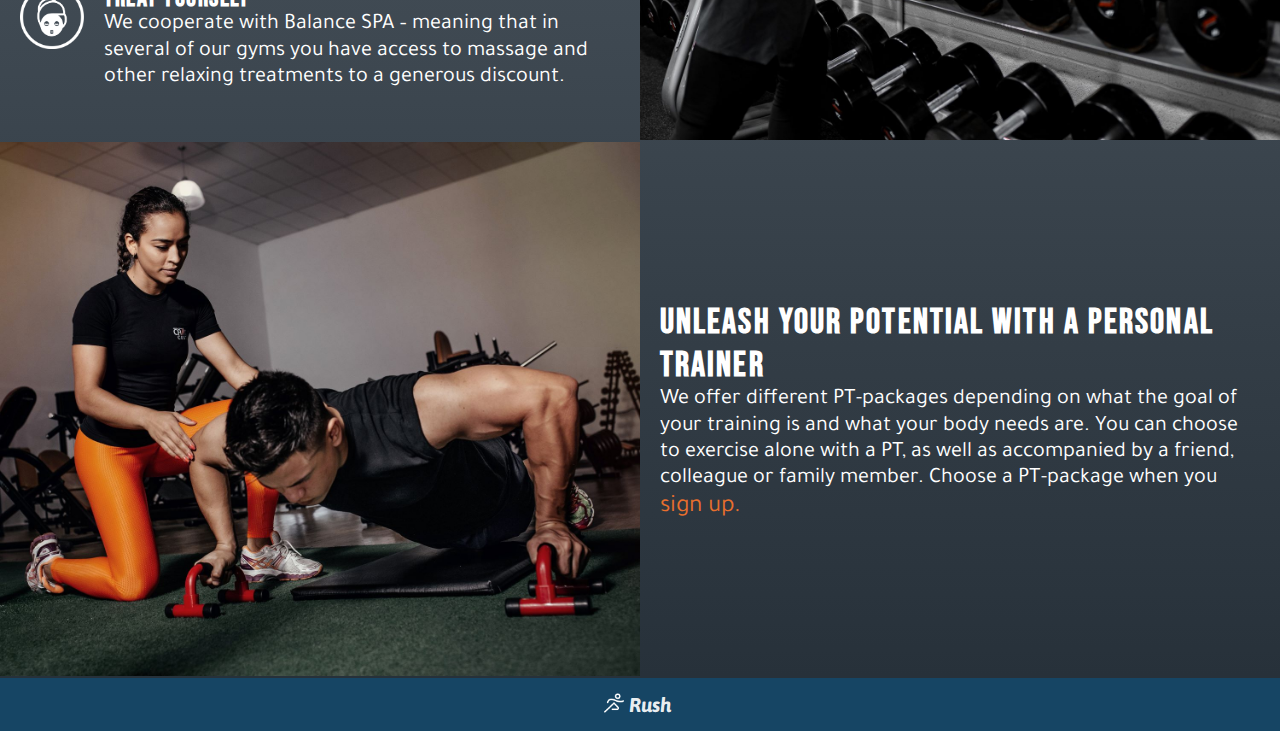
==== commit aa67d657: "Fixed warning when validating code" ====
--- a/index.html
+++ b/index.html
@@ -1,16 +1,19 @@
 <!DOCTYPE html>
 <html lang="en">
+
 <head>
-    <title>Rush - A modern way of becoming fit</title>
+    <title>Rush - Become fit in a modern gym</title>
 
     <meta name="viewport" content="width=device-width, initial-scale=1.0" />
-    <meta name="description" content="Rush is a gym with a modern interior and cutting-edge equipment to make sure you get the best enviroment in your new second home"> 
-    
+    <meta name="description"
+        content="Rush is a gym with a modern interior and cutting-edge equipment to make sure you get the best enviroment in your new second home">
+
     <link href="style.css" rel="stylesheet">
-    <link href="https://fonts.googleapis.com/css2?family=Asap&family=Tajawal&family=Bebas+Neue&display=swap" rel="stylesheet">
+    <link href="https://fonts.googleapis.com/css2?family=Asap&family=Tajawal&family=Bebas+Neue&display=swap"
+        rel="stylesheet">
 </head>
+
 <body>
-
     <nav class="nav-container">
         <ul class="nav-list">
             <li class="logo-container item0">
@@ -22,63 +25,76 @@
             <li class="nav-item item3"><a class="nav-link" href="contact.html">Contact</a></li>
         </ul>
     </nav>
-    <main>
+    <main class="main-container">
         <header class="main-header-container">
             <img class="main-img" src="img/new-main-img.jpg" alt="">
-            <h2 class="main-img-text"> <a class="text-link" href="sign-up.html">Sign up</a> here to start your healthier life!</h2>
+            <h2 class="main-img-text"> <a class="text-link" href="sign-up.html">Sign up</a> here to start your healthier
+                life!</h2>
         </header>
-        <section class="main-container">
-                <div class="img-container" id="article1">
-                    <img class="section-img" src="img/weights-in-a-row.jpg" alt="picture of weights and a woman using equipment">
+
+        <div class="img-container" id="article1">
+            <img class="section-img" src="img/weights-in-a-row.jpg"
+                alt="picture of weights and a woman using equipment">
+        </div>
+        <article class="article-content" id="article2">
+            <h2 class="article-headline">Welcome to our gym</h2>
+            <p class="article-text">A gym is like a second home. Therefore, it is important that you feel comfortable
+                there. At RUSH, we make sure that’s the case. Our fresh and modern interior, kind and hard-working staff
+                and robust, cutting-edge equipment are only a fraction of what makes our gyms a place you long to come
+                to. We keep all our gyms clean and sanitary, and you can always trust that you are in a safe environment
+                when you work out with us.
+                Welcome to RUSH, we hope you will love it.</p>
+        </article>
+        <div class="img-container" id="article3">
+            <img class="section-img" src="img/looking-in-mirror.jpg"
+                alt="a guy looking in a mirror while holding weights">
+        </div>
+        <article class="article-content" id="article4">
+            <h2 class="article-headline">Why choose RUSH?</h2>
+            <div class="icon-text-container">
+                <img class="text-icon" src="img/equipment.png" alt="equipment icon">
+                <div>
+                    <h3 class="article-sub-headline">Cutting-edge equipment</h3>
+                    <p class="article-text-list">We have the latest of the greatest gym equipment, complete with Smart
+                        Screens and Bluetooth for you to tailor your exercise experience exactly to your liking.</p>
                 </div>
-                <article class="article-content" id="article2">
-                    <h2 class="article-headline">Welcome to our gym</h2>
-                    <p class="article-text">A gym is like a second home. Therefore, it is important that you feel comfortable there. At RUSH, we make sure that’s the case. Our fresh and modern interior, kind and hard-working staff and robust, cutting-edge equipment are only a fraction of what makes our gyms a place you long to come to. We keep all our gyms clean and sanitary, and you can always trust that you are in a safe environment when you work out with us. 
-                        Welcome to RUSH, we hope you will love it.</p>
-                </article>
-                <div class="img-container" id="article3">
-                    <img class="section-img" src="img/looking-in-mirror.jpg" alt="a guy looking in a mirror while holding weights">
+            </div>
+            <div class="icon-text-container">
+                <img class="text-icon" src="img/clock.png" alt="clock icon">
+                <div>
+                    <h3 class="article-sub-headline">Open 24/7</h3>
+                    <p class="article-text-list">Don’t have time to hit the gym during office hours? Don’t worry, our
+                        gyms are open around the clock. With your personal passcode, you have access to train with us at
+                        any hour of the day.</p>
                 </div>
-                <article class="article-content" id="article4">
-                    <h2 class="article-headline">Why choose RUSH?</h2>
-                        <div class="icon-text-container">
-                            <img class="text-icon" src="img/equipment.png" alt="equipment icon">
-                            <div>
-                                <h3 class="article-sub-headline">Cutting-edge equipment</h3>
-                                <p class="article-text-list">We have the latest of the greatest gym equipment, complete with Smart Screens and Bluetooth for you to tailor your exercise experience exactly to your liking.</p>
-                            </div>
-                        </div>
-                        <div class="icon-text-container">
-                            <img class="text-icon" src="img/clock.png" alt="clock icon">
-                            <div>
-                                <h3 class="article-sub-headline">Open 24/7</h3>
-                                <p class="article-text-list">Don’t have time to hit the gym during office hours? Don’t worry, our gyms are open around the clock. With your personal passcode, you have access to train with us at any hour of the day.</p>
-                            </div>
-                        </div>
-                        <div class="icon-text-container">
-                            <img class="text-icon" src="img/spa.png" alt="spa icon">
-                            <div>
-                                <h3 class="article-sub-headline">Treat yourself</h3>
-                                <p class="article-text-list">We cooperate with Balance SPA – meaning that in several of our gyms you have access to massage and other relaxing treatments to a generous discount.</p>
-                            </div>
-                        </div>
-                </article>
-                <div class="img-container" id="article5">
-                    <img class="section-img" src="img/personalTrainer.jpg" alt="a personal trainer observing a client">
+            </div>
+            <div class="icon-text-container">
+                <img class="text-icon" src="img/spa.png" alt="spa icon">
+                <div>
+                    <h3 class="article-sub-headline">Treat yourself</h3>
+                    <p class="article-text-list">We cooperate with Balance SPA – meaning that in several of our gyms you
+                        have access to massage and other relaxing treatments to a generous discount.</p>
                 </div>
-                <article class="article-content" id="article6">
-                    <h2 class="article-headline">Unleash your potential with a personal trainer</h2>
-                    <p class="article-text">We offer different PT-packages depending on what the goal of your training is and what your body needs are. You can choose to exercise alone with a PT, as well as accompanied by a friend, colleague or family member. Choose a PT-package when you <a class="text-link" href="sign-up.html">sign up.</a></p>
-                </article>
-            
-        </section>
+            </div>
+        </article>
+        <div class="img-container" id="article5">
+            <img class="section-img" src="img/personalTrainer.jpg" alt="a personal trainer observing a client">
+        </div>
+        <article class="article-content" id="article6">
+            <h2 class="article-headline">Unleash your potential with a personal trainer</h2>
+            <p class="article-text">We offer different PT-packages depending on what the goal of your training is and
+                what your body needs are. You can choose to exercise alone with a PT, as well as accompanied by a
+                friend, colleague or family member. Choose a PT-package when you <a class="text-link"
+                    href="sign-up.html">sign up.</a></p>
+        </article>
+
     </main>
 
     <footer>
         <img class="logo-footer" src="img/sport.png" alt="company logo">
         <h3 class="company-name-footer">Rush</h3>
     </footer>
-<script src="main.js"></script>
+    <script src="main.js"></script>
 </body>
 
 </html>--- a/style.css
+++ b/style.css
@@ -11,6 +11,7 @@
     font-family: 'Tajawal', sans-serif;
     max-width: 100%;
     overflow-x: hidden;
+    background: linear-gradient(#7a848d, #252f38);
   }
 
 .logo-container {
@@ -83,8 +84,6 @@
 main {
     max-width: 100%;
     height: 100%;
-    background: linear-gradient(#7a848d, #252f38);
-    margin: 80px 0px 0px 0px;
 }
 
 /* Start of index.html */
@@ -109,7 +108,7 @@
     display: flex;
     flex-wrap: wrap;
     padding: 0px;
-    margin: 0px;
+    margin: 80px 0px 0px 0px;
 }
 
 .img-container {
@@ -154,7 +153,7 @@
     color: white;
     font-family: 'Bebas Neue', cursive;
     letter-spacing: 0.06em;
-    margin: 0px;
+    margin: 80px 0px -80px 0px;
     padding: 30px 10px;
 }
 
@@ -248,6 +247,7 @@
     display:flex;
     flex-wrap: wrap;
     align-items: center;
+    margin: 80px 0px 0px 0px;
 }
 
 .img-section-sign-up {
@@ -339,8 +339,7 @@
 /* Start of registered.html */
 
 #thank-you-main {
-    height: 79.8vh;
-    background: linear-gradient(#c2c2c2, #3d464e);
+    height: 100vh;
     width: 100%;
     display: flex;
     justify-content: center;
@@ -387,10 +386,11 @@
     align-items: center;
     flex-basis: 400px;
     flex-grow: 1;
-    padding: 5px 5px 0px 5px;
+    padding: 0px 5px 5px 5px;
     margin: 20px;
     background-color: lightgray;
     border-radius: 10%;
+    width: 50%;
 }
 
 #contact-img {
@@ -398,7 +398,7 @@
     border-radius: 10%;
 }
 
-/* Start of contact.html */
+/* End of contact.html */
 
 
 /* The media queries below where made using examples I found from this stack overflow Q&A: https://stackoverflow.com/questions/55556829/how-to-reorder-the-flex-items-when-resizing-the-screen */
